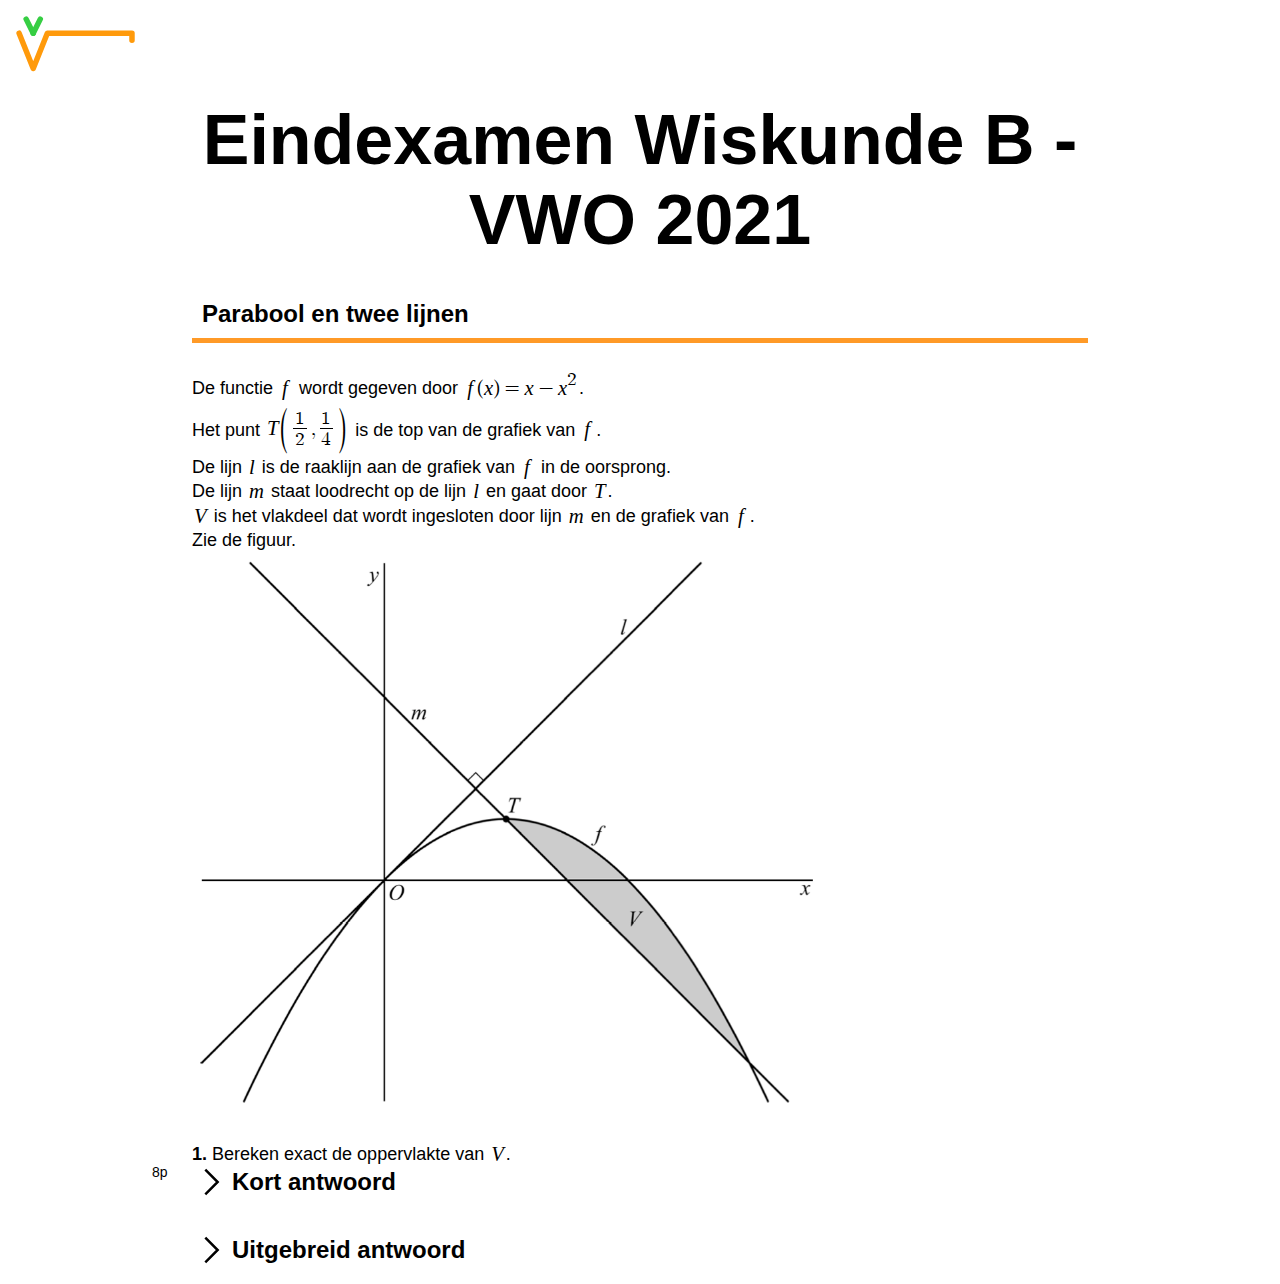
==== WB2021VWO.html @ 96e275b0 "Start homepage" ====
<!DOCTYPE html>
<html lang="en">

<head>
    <meta charset="UTF-8">
    <meta http-equiv="X-UA-Compatible" content="IE=edge">
    <meta name="viewport" content="width=device-width, initial-scale=1.0">
    <title>Wiskunde B - 2021 VWO</title>

    <link rel="stylesheet" href="styles/index.css">
    <link rel="stylesheet" href="styles/exam.css">

    <!-- Load MathQuill. -->
    <link rel="stylesheet" href="mathquill/mathquill.css" />
    <script src="https://ajax.googleapis.com/ajax/libs/jquery/1.11.0/jquery.min.js"></script>
    <script src="mathquill/mathquill.js"></script>
    <script>
        var MQ = MathQuill.getInterface(2);
    </script>
</head>

<body>

    <nav>
        <div class="logo-wrapper">
            <img src="images/logo.svg">
        </div>
    </nav>

    <main>
        <h1>Eindexamen Wiskunde B - VWO 2021</h1>

        <div class="ex-wrapper">
            <div class="title-wrapper">
                <h2>Parabool en twee lijnen</h2>
            </div>

            <div class="text-wrapper">
                <p>
                    De functie
                    <span class="math">f</span>
                    wordt gegeven door
                    <span class="math math-high">f(x) = x - x^2</span>.
                    <br>
                    Het punt
                    <span class="math">T \left(\frac{1}{2},\frac{1}{4}\right)</span>
                    is de top van de grafiek van
                    <span class="math">f</span>.
                    <br>
                    De lijn
                    <span class="math">l</span>
                    is de raaklijn aan de grafiek van
                    <span class="math">f</span>
                    in de oorsprong.
                    <br>
                    De lijn
                    <span class="math">m</span>
                    staat loodrecht op de lijn
                    <span class="math">l</span>
                    en gaat door
                    <span class="math">T</span>.
                    <br>
                    <span class="math">V</span>
                    is het vlakdeel dat wordt ingesloten door lijn
                    <span class="math">m</span> en de grafiek
                    van
                    <span class="math">f</span>.
                    <br>
                    Zie de figuur.
                </p>
            </div>

            <div class="graph-wrapper">
                <img src="images/vwo2021-1.png">
            </div>

            <p class="score">
                8p
            </p>

            <p>
                <strong>1.</strong>
                Bereken exact de oppervlakte van
                <span class="math">V</span>.
            </p>

            <div class="ans-short-wrapper">
                <img src="images/dropdown.svg" alt="dropdown_toggle" class="dropdown_toggle"
                    onclick="showhide('ans-short-text', this)">
                <h2>Kort antwoord</h2>
                <p id="ans-short-text">
                    <strong>(1p)</strong>
                    <span class="math">f'(x) = 1 - 2x</span>
                    , dus
                    <span class="math math-low">rc_l = f'(0) = 1</span>.
                    <br>
                    <strong>(1p)</strong>
                    (
                    <span class="math math-low">rc_l \cdot rc_m = -1</span>
                    , dus)
                    <span class="math math-low">rc_m = -1</span>.
                    <br>
                    <strong>(1p)</strong>
                    <span class="math">\left(\frac{1}{2},\frac{1}{4}\right)</span>
                    invullen in
                    <span class="math">y = -x + b </span>
                    geeft voor
                    <span class="math">m</span>
                    de vergelijking
                    <span class="math">y = -x + \frac{3}{4}</span>.
                    <br>
                    <strong>(1p)</strong>
                    Uit
                    <span class="math">-x + \frac{3}{4} = x - x^2</span>
                    volgt
                    <span class="math">x^2 - 2x + \frac{3}{4} = 0</span>.
                    <br>
                    <strong>(1p)</strong>
                    Exact oplossen geeft
                    <span class="math">x = 1\frac{1}{2}</span>
                    (
                    <span class="math">x = \frac{1}{2}</span>
                    geeft
                    <span class="math">T</span>
                    ).
                    <br>
                    <strong>(1p)</strong>
                    De oppervlakte van
                    <span class="math">V</span>
                    is gelijk aan
                    <span class="math">\int^{1\frac{1}{2}}_{\frac{1}{2}} \left(\left(x - x^2\right) - \left(-x +
                        \frac{3}{4}\right)\right) dx </span>.
                    <br>
                    <strong>(1p)</strong>
                    Een primitieve van
                    <span class="math">-x^2 + 2x - \frac{3}{4}</span>
                    is
                    <span class="math">-\frac{1}{3}x^3 + x^2 -\frac{3}{4}x</span>.
                    <br>
                    <strong>(1p)</strong>
                    Invullen van de grenzen geeft: de oppervlakte van
                    <span class="math">V</span>
                    is
                    <span class="math">\frac{1}{6}</span>.
                </p>
            </div>

            <div class="ans-long-wrapper">
                <img src="images/dropdown.svg" alt="dropdown_toggle" class="dropdown_toggle"
                    onclick="showhide('ans-long-text', this)">
                <h2 class="text-clickable" onclick="showhide('ans-long-text')">Uitgebreid antwoord</h2>
                <p id="ans-long-text">
                    In progress...
                </p>
            </div>
        </div>

    </main>

    <script>
        function showhide(string, button) {
            var element = document.getElementById(string)

            if (element.style.display === "none") {
                element.style.display = "block"
                button.style.transform = "rotate(90deg) translate(-6px, 6px)"

            } else {
                element.style.display = "none"
                button.style.transform = "rotate(0deg) translateY(-6px)"
            }
        }


        var math = document.getElementsByClassName('math');

        for (var i = 0; i < math.length; i++) {
            MQ.StaticMath(math[i]);
        }

        /* First you need to render the mathquill before setting the display to none. */
        document.getElementById("ans-short-text").style.display = "none";
        document.getElementById("ans-long-text").style.display = "none";

    </script>

</body>

</html>
---- styles/index.css ----
/* Defines general styling for all of the website. */

:root {
    --orange: #F9A829;
    --light-orange: #FFECCE;
    --dark-purple: #9C63FD;
    --purple: #B184FF;
    --light-purple: #BA98F5;
    --coral: #F86D70;
    --nav-height: 60px;
    --standard-padding: 10px;
    --standard-border-radius: 20px;
}

body {
    font-family: Futura,Trebuchet MS,Arial,sans-serif;
    margin: 0;
    padding: 0;
}

h1, h2, h3, h4, h5, h6, p {
    margin: 0;
    padding: 0;
}

h1 {
    font-size: 70px;
}

p {
    font-size: 18px;
}

.button {
    appearance: button;

    text-decoration: none;
    color: white;
    padding: var(--standard-padding);
    background-color: orange;
    border-radius: var(--standard-border-radius);
}
---- styles/exam.css ----
/*
 * The general css styles.
 */

 body {
    font-family: Helvetica Neue, Helvetica, Arial, sans-serif;
    margin: 0;
}

h1,
h2,
h3,
h4,
h5,
h6 {
    margin: 0;
}

p {
    font-size: 18px;
    line-height: 1.2;
}

a {
    text-decoration: none;
}

nav {
    padding: 5px;
}

.logo-wrapper {
    height: 70px;
}

.logo-wrapper img {
    height: 100%;
    width: auto;
}

main {
    margin: 0 auto;
    width: 70%;
    padding: 20px;
}

main h1 {
    text-align: center;
    margin-bottom: 30px;
}

.title-wrapper {
    padding: 10px;
    margin-bottom: 30px;
    border-bottom: 5px solid #FF9A27;
}

.text-wrapper {
    float: left;
    width: 50%;
}

.score {
    font-size: 14px;
    transform: translate(-40px, 38px);
}

.graph-wrapper {
    float: right;
    width: 50%;
}

.graph-wrapper img {
    width: 100%;
}

.ans-short-wrapper {
    clear: both;
    margin-bottom: 40px;
}

.ans-short-wrapper p,
.ans-long-wrapper p {
    margin-left: 40px;
}

.text-clickable {
    cursor: pointer;
}

.dropdown_toggle {
    cursor: pointer;
    float: left;
    width: 40px;
    height: auto;
    transform: translateY(-6px);
}

.math-high {
    transform: translateY(-4px);
}

.math-low {
    transform: translateY(4px);
}

/* Responsiveness */

@media only screen and (max-width: 1700px) {
    main {
        width: 85%;
    }
}

@media only screen and (max-width: 1400px) {
    main {
        width: 70%;
    }

    .text-wrapper, .graph-wrapper {
        float: none;
        width: 100%;
    }

    .graph-wrapper {
        width: 70%;
    }
}

@media only screen and (max-width: 1200px) {
    .graph-wrapper {
        width: 90%;
    }
}

@media only screen and (max-width: 1100px) {
    main {
        width: 85%;
    }
}

@media only screen and (max-width: 800px) {
    .score {
        transform: translate(-30px, 38px);
    }
}
---- mathquill/mathquill.css ----
/*
 * MathQuill v0.10.1               http://mathquill.com
 * by Han, Jeanine, and Mary  maintainers@mathquill.com
 *
 * This Source Code Form is subject to the terms of the
 * Mozilla Public License, v. 2.0. If a copy of the MPL
 * was not distributed with this file, You can obtain
 * one at http://mozilla.org/MPL/2.0/.
 */
@font-face {
  font-family: Symbola;
  src: url(font/Symbola.eot);
  src: local("Symbola Regular"), local("Symbola"), url(font/Symbola.woff2) format("woff2"), url(font/Symbola.woff) format("woff"), url(font/Symbola.ttf) format("truetype"), url(font/Symbola.otf) format("opentype"), url(font/Symbola.svg#Symbola) format("svg");
}
.mq-editable-field {
  display: -moz-inline-box;
  display: inline-block;
}
.mq-editable-field .mq-cursor {
  border-left: 1px solid black;
  margin-left: -1px;
  position: relative;
  z-index: 1;
  padding: 0;
  display: -moz-inline-box;
  display: inline-block;
}
.mq-editable-field .mq-cursor.mq-blink {
  visibility: hidden;
}
.mq-editable-field,
.mq-math-mode .mq-editable-field {
  border: 1px solid gray;
}
.mq-editable-field.mq-focused,
.mq-math-mode .mq-editable-field.mq-focused {
  -webkit-box-shadow: #8bd 0 0 1px 2px, inset #6ae 0 0 2px 0;
  -moz-box-shadow: #8bd 0 0 1px 2px, inset #6ae 0 0 2px 0;
  box-shadow: #8bd 0 0 1px 2px, inset #6ae 0 0 2px 0;
  border-color: #709AC0;
  border-radius: 1px;
}
.mq-math-mode .mq-editable-field {
  margin: 1px;
}
.mq-editable-field .mq-latex-command-input {
  color: inherit;
  font-family: "Courier New", monospace;
  border: 1px solid gray;
  padding-right: 1px;
  margin-right: 1px;
  margin-left: 2px;
}
.mq-editable-field .mq-latex-command-input.mq-empty {
  background: transparent;
}
.mq-editable-field .mq-latex-command-input.mq-hasCursor {
  border-color: ActiveBorder;
}
.mq-editable-field.mq-empty:after,
.mq-editable-field.mq-text-mode:after,
.mq-math-mode .mq-empty:after {
  visibility: hidden;
  content: 'c';
}
.mq-editable-field .mq-cursor:only-child:after,
.mq-editable-field .mq-textarea + .mq-cursor:last-child:after {
  visibility: hidden;
  content: 'c';
}
.mq-editable-field .mq-text-mode .mq-cursor:only-child:after {
  content: '';
}
.mq-editable-field.mq-text-mode {
  overflow-x: auto;
  overflow-y: hidden;
}
.mq-root-block,
.mq-math-mode .mq-root-block {
  display: -moz-inline-box;
  display: inline-block;
  width: 100%;
  padding: 2px;
  -webkit-box-sizing: border-box;
  -moz-box-sizing: border-box;
  box-sizing: border-box;
  white-space: nowrap;
  overflow: hidden;
  vertical-align: middle;
}
.mq-math-mode {
  font-variant: normal;
  font-weight: normal;
  font-style: normal;
  font-size: 115%;
  line-height: 1;
  display: -moz-inline-box;
  display: inline-block;
}
.mq-math-mode .mq-non-leaf,
.mq-math-mode .mq-scaled {
  display: -moz-inline-box;
  display: inline-block;
}
.mq-math-mode var,
.mq-math-mode .mq-text-mode,
.mq-math-mode .mq-nonSymbola {
  font-family: "Times New Roman", Symbola, serif;
  line-height: .9;
}
.mq-math-mode * {
  font-size: inherit;
  line-height: inherit;
  margin: 0;
  padding: 0;
  border-color: black;
  -webkit-user-select: none;
  -moz-user-select: none;
  user-select: none;
  box-sizing: border-box;
}
.mq-math-mode .mq-empty {
  background: #ccc;
}
.mq-math-mode .mq-empty.mq-root-block {
  background: transparent;
}
.mq-math-mode.mq-empty {
  background: transparent;
}
.mq-math-mode .mq-text-mode {
  font-size: 87%;
}
.mq-math-mode .mq-font {
  font: 1em "Times New Roman", Symbola, serif;
}
.mq-math-mode .mq-font * {
  font-family: inherit;
  font-style: inherit;
}
.mq-math-mode b,
.mq-math-mode b.mq-font {
  font-weight: bolder;
}
.mq-math-mode var,
.mq-math-mode i,
.mq-math-mode i.mq-font {
  font-style: italic;
}
.mq-math-mode var.mq-f {
  margin-right: 0.2em;
  margin-left: 0.1em;
}
.mq-math-mode .mq-roman var.mq-f {
  margin: 0;
}
.mq-math-mode big {
  font-size: 125%;
}
.mq-math-mode .mq-roman {
  font-style: normal;
}
.mq-math-mode .mq-sans-serif {
  font-family: sans-serif, Symbola, serif;
}
.mq-math-mode .mq-monospace {
  font-family: monospace, Symbola, serif;
}
.mq-math-mode .mq-overline {
  border-top: 1px solid black;
  margin-top: 1px;
}
.mq-math-mode .mq-underline {
  border-bottom: 1px solid black;
  margin-bottom: 1px;
}
.mq-math-mode .mq-binary-operator {
  padding: 0 0.2em;
  display: -moz-inline-box;
  display: inline-block;
}
.mq-math-mode .mq-supsub {
  font-size: 90%;
  vertical-align: -0.5em;
}
.mq-math-mode .mq-supsub.mq-limit {
  font-size: 80%;
  vertical-align: -0.4em;
}
.mq-math-mode .mq-supsub.mq-sup-only {
  vertical-align: .5em;
}
.mq-math-mode .mq-supsub.mq-sup-only .mq-sup {
  display: inline-block;
  vertical-align: text-bottom;
}
.mq-math-mode .mq-supsub .mq-sup {
  display: block;
}
.mq-math-mode .mq-supsub .mq-sub {
  display: block;
  float: left;
}
.mq-math-mode .mq-supsub.mq-limit .mq-sub {
  margin-left: -0.25em;
}
.mq-math-mode .mq-supsub .mq-binary-operator {
  padding: 0 .1em;
}
.mq-math-mode .mq-supsub .mq-fraction {
  font-size: 70%;
}
.mq-math-mode sup.mq-nthroot {
  font-size: 80%;
  vertical-align: 0.8em;
  margin-right: -0.6em;
  margin-left: .2em;
  min-width: .5em;
}
.mq-math-mode .mq-paren {
  padding: 0 .1em;
  vertical-align: top;
  -webkit-transform-origin: center .06em;
  -moz-transform-origin: center .06em;
  -ms-transform-origin: center .06em;
  -o-transform-origin: center .06em;
  transform-origin: center .06em;
}
.mq-math-mode .mq-paren.mq-ghost {
  color: silver;
}
.mq-math-mode .mq-paren + span {
  margin-top: .1em;
  margin-bottom: .1em;
}
.mq-math-mode .mq-array {
  vertical-align: middle;
  text-align: center;
}
.mq-math-mode .mq-array > span {
  display: block;
}
.mq-math-mode .mq-operator-name {
  font-family: Symbola, "Times New Roman", serif;
  line-height: .9;
  font-style: normal;
}
.mq-math-mode var.mq-operator-name.mq-first {
  padding-left: .2em;
}
.mq-math-mode var.mq-operator-name.mq-last {
  padding-right: .2em;
}
.mq-math-mode .mq-fraction {
  font-size: 90%;
  text-align: center;
  vertical-align: -0.4em;
  padding: 0 .2em;
}
.mq-math-mode .mq-fraction,
.mq-math-mode .mq-large-operator,
.mq-math-mode x:-moz-any-link {
  display: -moz-groupbox;
}
.mq-math-mode .mq-fraction,
.mq-math-mode .mq-large-operator,
.mq-math-mode x:-moz-any-link,
.mq-math-mode x:default {
  display: inline-block;
}
.mq-math-mode .mq-numerator,
.mq-math-mode .mq-denominator {
  display: block;
}
.mq-math-mode .mq-numerator {
  padding: 0 0.1em;
}
.mq-math-mode .mq-denominator {
  border-top: 1px solid;
  float: right;
  width: 100%;
  padding: 0.1em;
}
.mq-math-mode .mq-sqrt-prefix {
  padding-top: 0;
  position: relative;
  top: 0.1em;
  vertical-align: top;
  -webkit-transform-origin: top;
  -moz-transform-origin: top;
  -ms-transform-origin: top;
  -o-transform-origin: top;
  transform-origin: top;
}
.mq-math-mode .mq-sqrt-stem {
  border-top: 1px solid;
  margin-top: 1px;
  padding-left: .15em;
  padding-right: .2em;
  margin-right: .1em;
  padding-top: 1px;
}
.mq-math-mode .mq-vector-prefix {
  display: block;
  text-align: center;
  line-height: .25em;
  margin-bottom: -0.1em;
  font-size: 0.75em;
}
.mq-math-mode .mq-vector-stem {
  display: block;
}
.mq-math-mode .mq-large-operator {
  text-align: center;
}
.mq-math-mode .mq-large-operator .mq-from,
.mq-math-mode .mq-large-operator big,
.mq-math-mode .mq-large-operator .mq-to {
  display: block;
}
.mq-math-mode .mq-large-operator .mq-from,
.mq-math-mode .mq-large-operator .mq-to {
  font-size: 80%;
}
.mq-math-mode .mq-large-operator .mq-from {
  float: right;
  /* take out of normal flow to manipulate baseline */
  width: 100%;
}
.mq-math-mode,
.mq-math-mode .mq-editable-field {
  cursor: text;
  font-family: Symbola, "Times New Roman", serif;
}
.mq-math-mode .mq-overarrow {
  border-top: 1px solid black;
  margin-top: 1px;
  padding-top: 0.2em;
}
.mq-math-mode .mq-overarrow:before {
  display: block;
  position: relative;
  top: -0.34em;
  font-size: 0.5em;
  line-height: 0em;
  content: '\27A4';
  text-align: right;
}
.mq-math-mode .mq-overarrow.mq-arrow-left:before {
  -moz-transform: scaleX(-1);
  -o-transform: scaleX(-1);
  -webkit-transform: scaleX(-1);
  transform: scaleX(-1);
  filter: FlipH;
  -ms-filter: "FlipH";
}
.mq-math-mode .mq-selection,
.mq-editable-field .mq-selection,
.mq-math-mode .mq-selection .mq-non-leaf,
.mq-editable-field .mq-selection .mq-non-leaf,
.mq-math-mode .mq-selection .mq-scaled,
.mq-editable-field .mq-selection .mq-scaled {
  background: #B4D5FE !important;
  background: Highlight !important;
  color: HighlightText;
  border-color: HighlightText;
}
.mq-math-mode .mq-selection .mq-matrixed,
.mq-editable-field .mq-selection .mq-matrixed {
  background: #39F !important;
}
.mq-math-mode .mq-selection .mq-matrixed-container,
.mq-editable-field .mq-selection .mq-matrixed-container {
  filter: progid:DXImageTransform.Microsoft.Chroma(color='#3399FF') !important;
}
.mq-math-mode .mq-selection.mq-blur,
.mq-editable-field .mq-selection.mq-blur,
.mq-math-mode .mq-selection.mq-blur .mq-non-leaf,
.mq-editable-field .mq-selection.mq-blur .mq-non-leaf,
.mq-math-mode .mq-selection.mq-blur .mq-scaled,
.mq-editable-field .mq-selection.mq-blur .mq-scaled,
.mq-math-mode .mq-selection.mq-blur .mq-matrixed,
.mq-editable-field .mq-selection.mq-blur .mq-matrixed {
  background: #D4D4D4 !important;
  color: black;
  border-color: black;
}
.mq-math-mode .mq-selection.mq-blur .mq-matrixed-container,
.mq-editable-field .mq-selection.mq-blur .mq-matrixed-container {
  filter: progid:DXImageTransform.Microsoft.Chroma(color='#D4D4D4') !important;
}
.mq-editable-field .mq-textarea,
.mq-math-mode .mq-textarea {
  position: relative;
  -webkit-user-select: text;
  -moz-user-select: text;
  user-select: text;
}
.mq-editable-field .mq-textarea *,
.mq-math-mode .mq-textarea *,
.mq-editable-field .mq-selectable,
.mq-math-mode .mq-selectable {
  -webkit-user-select: text;
  -moz-user-select: text;
  user-select: text;
  position: absolute;
  clip: rect(1em 1em 1em 1em);
  -webkit-transform: scale(0);
  -moz-transform: scale(0);
  -ms-transform: scale(0);
  -o-transform: scale(0);
  transform: scale(0);
  resize: none;
  width: 1px;
  height: 1px;
}
.mq-math-mode .mq-matrixed {
  background: white;
  display: -moz-inline-box;
  display: inline-block;
}
.mq-math-mode .mq-matrixed-container {
  filter: progid:DXImageTransform.Microsoft.Chroma(color='white');
  margin-top: -0.1em;
}
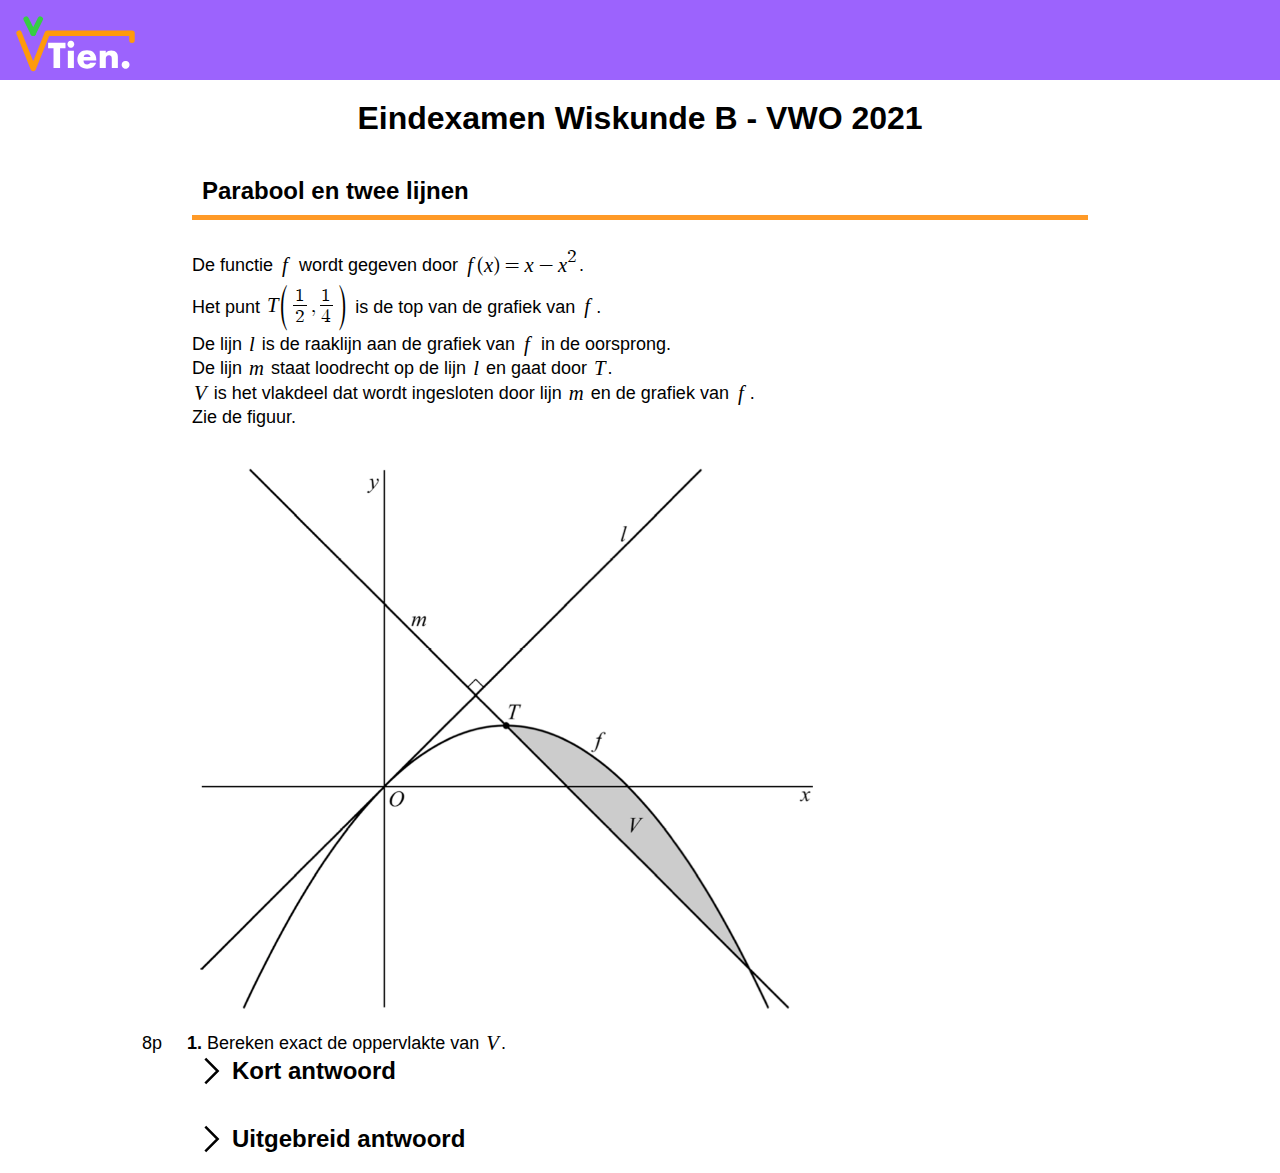
==== commit 720f5a6d: "Small fixes" ====
--- a/WB2021VWO.html
+++ b/WB2021VWO.html
@@ -23,7 +23,9 @@
 
     <nav>
         <div class="logo-wrapper">
-            <img src="images/logo.svg">
+            <a href="index.html">
+                <img src="images/logo.svg">
+            </a>
         </div>
     </nav>
 
@@ -74,11 +76,8 @@
                 <img src="images/vwo2021-1.png">
             </div>
 
-            <p class="score">
-                8p
-            </p>
-
-            <p>
+            <p class="question">
+                <span class="score">8p</span>
                 <strong>1.</strong>
                 Bereken exact de oppervlakte van
                 <span class="math">V</span>.
--- a/styles/index.css
+++ b/styles/index.css
@@ -7,9 +7,11 @@
     --purple: #B184FF;
     --light-purple: #BA98F5;
     --coral: #F86D70;
+    --green: #36CE43;
     --nav-height: 60px;
-    --standard-padding: 10px;
+    --standard-padding: 20px;
     --standard-border-radius: 20px;
+    --header-height: 1000px;
 }
 
 body {
@@ -18,25 +20,24 @@
     padding: 0;
 }
 
+iframe {
+    pointer-events:none;
+}
+
 h1, h2, h3, h4, h5, h6, p {
     margin: 0;
     padding: 0;
 }
 
-h1 {
-    font-size: 70px;
-}
-
 p {
-    font-size: 18px;
+    font-size: 20px;
 }
 
 .button {
-    appearance: button;
-
+    font-size: 20px;
     text-decoration: none;
     color: white;
-    padding: var(--standard-padding);
+    padding: 10px 50px;
     background-color: orange;
     border-radius: var(--standard-border-radius);
 }
--- a/styles/exam.css
+++ b/styles/exam.css
@@ -4,29 +4,15 @@
 
  body {
     font-family: Helvetica Neue, Helvetica, Arial, sans-serif;
-    margin: 0;
 }
 
-h1,
-h2,
-h3,
-h4,
-h5,
-h6 {
-    margin: 0;
+nav {
+    padding: 5px;
+    background-color: var(--dark-purple);
 }
 
 p {
     font-size: 18px;
-    line-height: 1.2;
-}
-
-a {
-    text-decoration: none;
-}
-
-nav {
-    padding: 5px;
 }
 
 .logo-wrapper {
@@ -40,7 +26,7 @@
 
 main {
     margin: 0 auto;
-    width: 70%;
+    width: 60%;
     padding: 20px;
 }
 
@@ -58,11 +44,15 @@
 .text-wrapper {
     float: left;
     width: 50%;
+    margin-bottom: 30px;
+}
+
+.question {
+    transform: translateX(-50px);
 }
 
 .score {
-    font-size: 14px;
-    transform: translate(-40px, 38px);
+    margin-right: 20px;
 }
 
 .graph-wrapper {
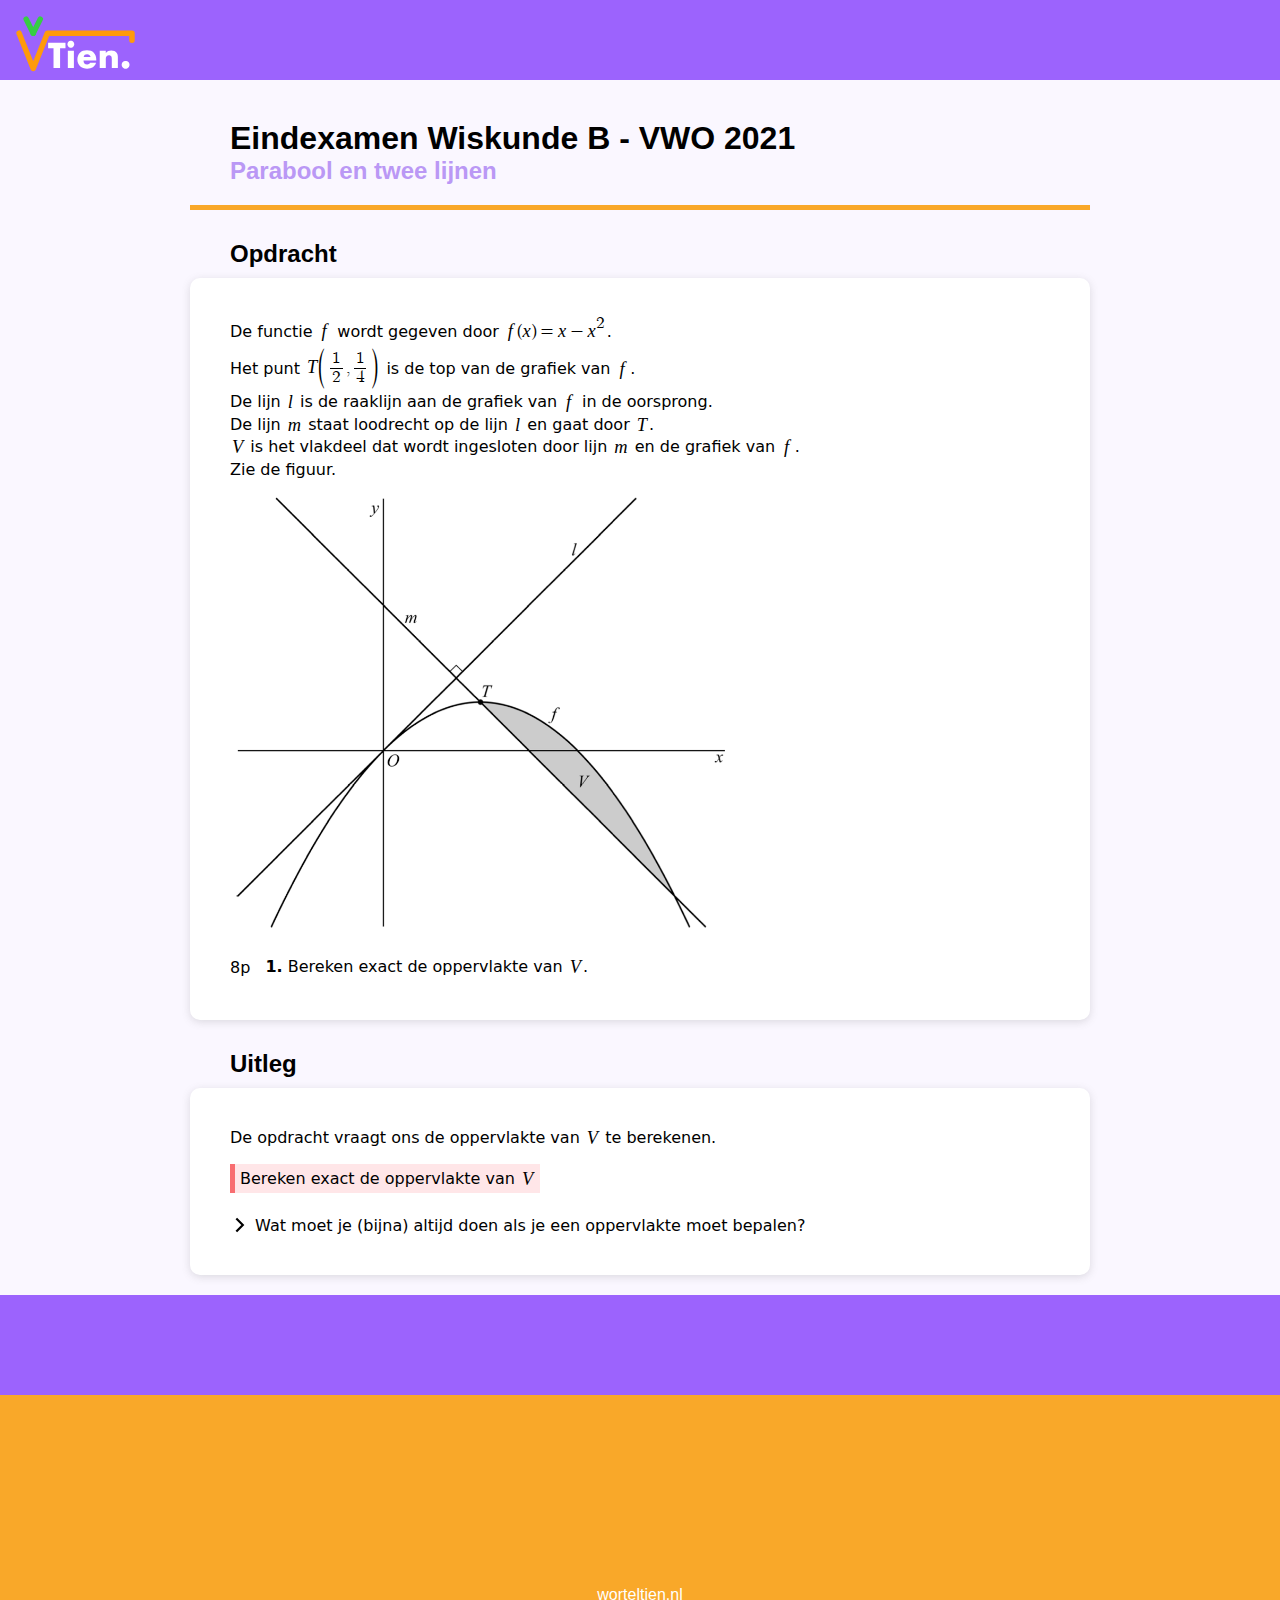
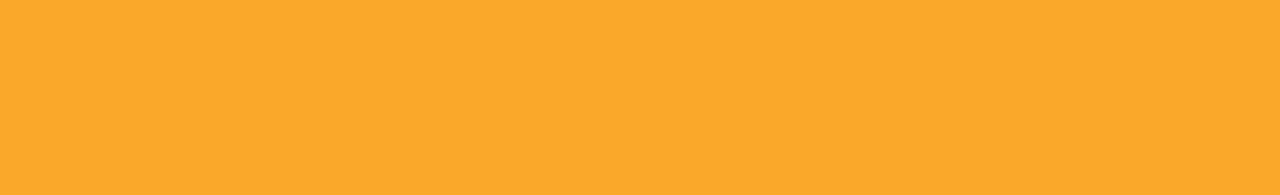
==== commit a4f2409c: "Begin exam explanations" ====
--- a/WB2021VWO.html
+++ b/WB2021VWO.html
@@ -30,143 +30,89 @@
     </nav>
 
     <main>
-        <h1>Eindexamen Wiskunde B - VWO 2021</h1>
+        <div class="exec-info">
+            <h1>Eindexamen Wiskunde B - VWO 2021</h1>
+            <h2 class="exec-name">Parabool en twee lijnen</h2>
+        </div>
+        <h2 class="type-text">Opdracht</h2>
+        <div class="box">
+            <p>
+                De functie
+                <span class="math">f</span>
+                wordt gegeven door
+                <span class="math math-high">f(x) = x - x^2</span>.
+                <br>
+                Het punt
+                <span class="math">T \left(\frac{1}{2},\frac{1}{4}\right)</span>
+                is de top van de grafiek van
+                <span class="math">f</span>.
+                <br>
+                De lijn
+                <span class="math">l</span>
+                is de raaklijn aan de grafiek van
+                <span class="math">f</span>
+                in de oorsprong.
+                <br>
+                De lijn
+                <span class="math">m</span>
+                staat loodrecht op de lijn
+                <span class="math">l</span>
+                en gaat door
+                <span class="math">T</span>.
+                <br>
+                <span class="math">V</span>
+                is het vlakdeel dat wordt ingesloten door lijn
+                <span class="math">m</span> en de grafiek
+                van
+                <span class="math">f</span>.
+                <br>
+                Zie de figuur.
+            </p>
 
-        <div class="ex-wrapper">
-            <div class="title-wrapper">
-                <h2>Parabool en twee lijnen</h2>
-            </div>
-
-            <div class="text-wrapper">
-                <p>
-                    De functie
-                    <span class="math">f</span>
-                    wordt gegeven door
-                    <span class="math math-high">f(x) = x - x^2</span>.
-                    <br>
-                    Het punt
-                    <span class="math">T \left(\frac{1}{2},\frac{1}{4}\right)</span>
-                    is de top van de grafiek van
-                    <span class="math">f</span>.
-                    <br>
-                    De lijn
-                    <span class="math">l</span>
-                    is de raaklijn aan de grafiek van
-                    <span class="math">f</span>
-                    in de oorsprong.
-                    <br>
-                    De lijn
-                    <span class="math">m</span>
-                    staat loodrecht op de lijn
-                    <span class="math">l</span>
-                    en gaat door
-                    <span class="math">T</span>.
-                    <br>
-                    <span class="math">V</span>
-                    is het vlakdeel dat wordt ingesloten door lijn
-                    <span class="math">m</span> en de grafiek
-                    van
-                    <span class="math">f</span>.
-                    <br>
-                    Zie de figuur.
-                </p>
-            </div>
-
-            <div class="graph-wrapper">
-                <img src="images/vwo2021-1.png">
-            </div>
+            <img class="graph-wrapper" src="images/vwo2021-1.png">
 
             <p class="question">
-                <span class="score">8p</span>
                 <strong>1.</strong>
                 Bereken exact de oppervlakte van
                 <span class="math">V</span>.
             </p>
-
-            <div class="ans-short-wrapper">
-                <img src="images/dropdown.svg" alt="dropdown_toggle" class="dropdown_toggle"
-                    onclick="showhide('ans-short-text', this)">
-                <h2>Kort antwoord</h2>
-                <p id="ans-short-text">
-                    <strong>(1p)</strong>
-                    <span class="math">f'(x) = 1 - 2x</span>
-                    , dus
-                    <span class="math math-low">rc_l = f'(0) = 1</span>.
-                    <br>
-                    <strong>(1p)</strong>
-                    (
-                    <span class="math math-low">rc_l \cdot rc_m = -1</span>
-                    , dus)
-                    <span class="math math-low">rc_m = -1</span>.
-                    <br>
-                    <strong>(1p)</strong>
-                    <span class="math">\left(\frac{1}{2},\frac{1}{4}\right)</span>
-                    invullen in
-                    <span class="math">y = -x + b </span>
-                    geeft voor
-                    <span class="math">m</span>
-                    de vergelijking
-                    <span class="math">y = -x + \frac{3}{4}</span>.
-                    <br>
-                    <strong>(1p)</strong>
-                    Uit
-                    <span class="math">-x + \frac{3}{4} = x - x^2</span>
-                    volgt
-                    <span class="math">x^2 - 2x + \frac{3}{4} = 0</span>.
-                    <br>
-                    <strong>(1p)</strong>
-                    Exact oplossen geeft
-                    <span class="math">x = 1\frac{1}{2}</span>
-                    (
-                    <span class="math">x = \frac{1}{2}</span>
-                    geeft
-                    <span class="math">T</span>
-                    ).
-                    <br>
-                    <strong>(1p)</strong>
-                    De oppervlakte van
-                    <span class="math">V</span>
-                    is gelijk aan
-                    <span class="math">\int^{1\frac{1}{2}}_{\frac{1}{2}} \left(\left(x - x^2\right) - \left(-x +
-                        \frac{3}{4}\right)\right) dx </span>.
-                    <br>
-                    <strong>(1p)</strong>
-                    Een primitieve van
-                    <span class="math">-x^2 + 2x - \frac{3}{4}</span>
-                    is
-                    <span class="math">-\frac{1}{3}x^3 + x^2 -\frac{3}{4}x</span>.
-                    <br>
-                    <strong>(1p)</strong>
-                    Invullen van de grenzen geeft: de oppervlakte van
-                    <span class="math">V</span>
-                    is
-                    <span class="math">\frac{1}{6}</span>.
-                </p>
-            </div>
-
-            <div class="ans-long-wrapper">
-                <img src="images/dropdown.svg" alt="dropdown_toggle" class="dropdown_toggle"
-                    onclick="showhide('ans-long-text', this)">
-                <h2 class="text-clickable" onclick="showhide('ans-long-text')">Uitgebreid antwoord</h2>
-                <p id="ans-long-text">
-                    In progress...
-                </p>
-            </div>
         </div>
 
+        <h2 class="type-text">Uitleg</h2>
+        <div class="box">
+            <p id="ans-text">
+                De opdracht vraagt ons de oppervlakte van <span class="math">V</span> te berekenen. <br><br>
+                <span class="reference">Bereken exact de oppervlakte van <span class="math">V</span></span><br><br>
+                <img src="images/dropdown.svg" class="dropdown" id="dropdown1"
+                    onclick="show_dropdown(this, 'dropdown-data1')">
+                Wat moet je (bijna) altijd doen als je een oppervlakte moet bepalen?
+                <br>
+                <span class="dropdown-data" id="dropdown-data1">
+                    Een integraal oplossen van de vorm: <br>
+                    <span class="math">\int_a^b\left(f\right)dx</span>
+                </span>
+            </p>
+        </div>
     </main>
 
+    <footer>
+        <div class="top-footer"></div>
+        <div class="bottom-footer">
+
+            <p>worteltien.nl</p>
+        </div>
+    </footer>
+
     <script>
-        function showhide(string, button) {
-            var element = document.getElementById(string)
+        function show_dropdown(button, dataId) {
+            data = document.getElementById(dataId)
 
-            if (element.style.display === "none") {
-                element.style.display = "block"
-                button.style.transform = "rotate(90deg) translate(-6px, 6px)"
-
+            if (data.style.display === "none") {
+                data.style.display = "block"
+                button.style.transform = "rotate(90deg) translate(4px, 4px)"
             } else {
-                element.style.display = "none"
-                button.style.transform = "rotate(0deg) translateY(-6px)"
+                data.style.display = "none"
+                button.style.transform = "rotate(0deg) translateY(4px)"
             }
         }
 
@@ -177,9 +123,7 @@
             MQ.StaticMath(math[i]);
         }
 
-        /* First you need to render the mathquill before setting the display to none. */
-        document.getElementById("ans-short-text").style.display = "none";
-        document.getElementById("ans-long-text").style.display = "none";
+        document.getElementById("dropdown-data1").style.display = "none";
 
     </script>
 
--- a/styles/index.css
+++ b/styles/index.css
@@ -7,7 +7,9 @@
     --purple: #B184FF;
     --light-purple: #BA98F5;
     --coral: #F86D70;
+    --light-coral: #ffe6e8;
     --green: #36CE43;
+    --light-gray: #faf7ff;
     --nav-height: 60px;
     --standard-padding: 20px;
     --standard-border-radius: 20px;
@@ -18,10 +20,6 @@
     font-family: Futura,Trebuchet MS,Arial,sans-serif;
     margin: 0;
     padding: 0;
-}
-
-iframe {
-    pointer-events:none;
 }
 
 h1, h2, h3, h4, h5, h6, p {
@@ -41,3 +39,18 @@
     background-color: orange;
     border-radius: var(--standard-border-radius);
 }
+
+.top-footer {
+    width: 100%;
+    height: 100px;
+    background-color: var(--dark-purple);
+}
+
+.bottom-footer {
+    width: 100%;
+    height: 400px;
+    background-color: var(--orange);
+    display: grid;
+    place-items: center;
+    color: white;
+}--- a/styles/exam.css
+++ b/styles/exam.css
@@ -3,16 +3,13 @@
  */
 
  body {
-    font-family: Helvetica Neue, Helvetica, Arial, sans-serif;
+    background-color: var(--light-gray)
 }
 
 nav {
     padding: 5px;
     background-color: var(--dark-purple);
-}
-
-p {
-    font-size: 18px;
+    color: white;
 }
 
 .logo-wrapper {
@@ -24,66 +21,67 @@
     width: auto;
 }
 
-main {
-    margin: 0 auto;
-    width: 60%;
-    padding: 20px;
+p {
+    font-size: 16px;
 }
 
-main h1 {
-    text-align: center;
-    margin-bottom: 30px;
+main {
+    max-width: 900px;
+    margin: 0 auto;
 }
 
-.title-wrapper {
-    padding: 10px;
-    margin-bottom: 30px;
-    border-bottom: 5px solid #FF9A27;
+.exec-info {
+    padding: 40px 40px 20px 40px;
+    border-bottom: 5px solid var(--orange);
 }
 
-.text-wrapper {
-    float: left;
-    width: 50%;
-    margin-bottom: 30px;
+.exec-name {
+    color: var(--light-purple)
 }
 
-.question {
-    transform: translateX(-50px);
+.type-text {
+    margin: 30px 40px 10px 40px;
 }
 
-.score {
-    margin-right: 20px;
+.box {
+    padding: 40px;
+    border-radius: 10px;
+    background-color: white;
+    box-shadow: rgba(99, 99, 99, 0.2) 0px 2px 8px 0px;
+    margin-bottom: 20px;
+    font-family: CerebriSans-Regular, -apple-system, system-ui, Roboto, sans-serif;
+}
+
+.title-wrapper h2 {
+    padding: 10px 40px;
 }
 
 .graph-wrapper {
-    float: right;
-    width: 50%;
+    width: 500px;
+    margin: 10px 0;
 }
 
-.graph-wrapper img {
-    width: 100%;
+.question::before {
+    content: "8p";
+    margin-right: 10px;
 }
 
-.ans-short-wrapper {
-    clear: both;
-    margin-bottom: 40px;
+.reference {
+    border-left: 5px solid var(--coral);
+    background-color: var(--light-coral);
+    padding: 5px;
+    margin: 10px 0;
 }
 
-.ans-short-wrapper p,
-.ans-long-wrapper p {
-    margin-left: 40px;
+.dropdown {
+    height: 20px;
+    width: auto;
+    cursor: pointer;
+    transform: translateY(4px);
 }
 
-.text-clickable {
-    cursor: pointer;
-}
-
-.dropdown_toggle {
-    cursor: pointer;
-    float: left;
-    width: 40px;
-    height: auto;
-    transform: translateY(-6px);
+.dropdown-data {
+    margin: 10px 0 10px 24px;
 }
 
 .math-high {
@@ -92,45 +90,4 @@
 
 .math-low {
     transform: translateY(4px);
-}
-
-/* Responsiveness */
-
-@media only screen and (max-width: 1700px) {
-    main {
-        width: 85%;
-    }
-}
-
-@media only screen and (max-width: 1400px) {
-    main {
-        width: 70%;
-    }
-
-    .text-wrapper, .graph-wrapper {
-        float: none;
-        width: 100%;
-    }
-
-    .graph-wrapper {
-        width: 70%;
-    }
-}
-
-@media only screen and (max-width: 1200px) {
-    .graph-wrapper {
-        width: 90%;
-    }
-}
-
-@media only screen and (max-width: 1100px) {
-    main {
-        width: 85%;
-    }
-}
-
-@media only screen and (max-width: 800px) {
-    .score {
-        transform: translate(-30px, 38px);
-    }
 }